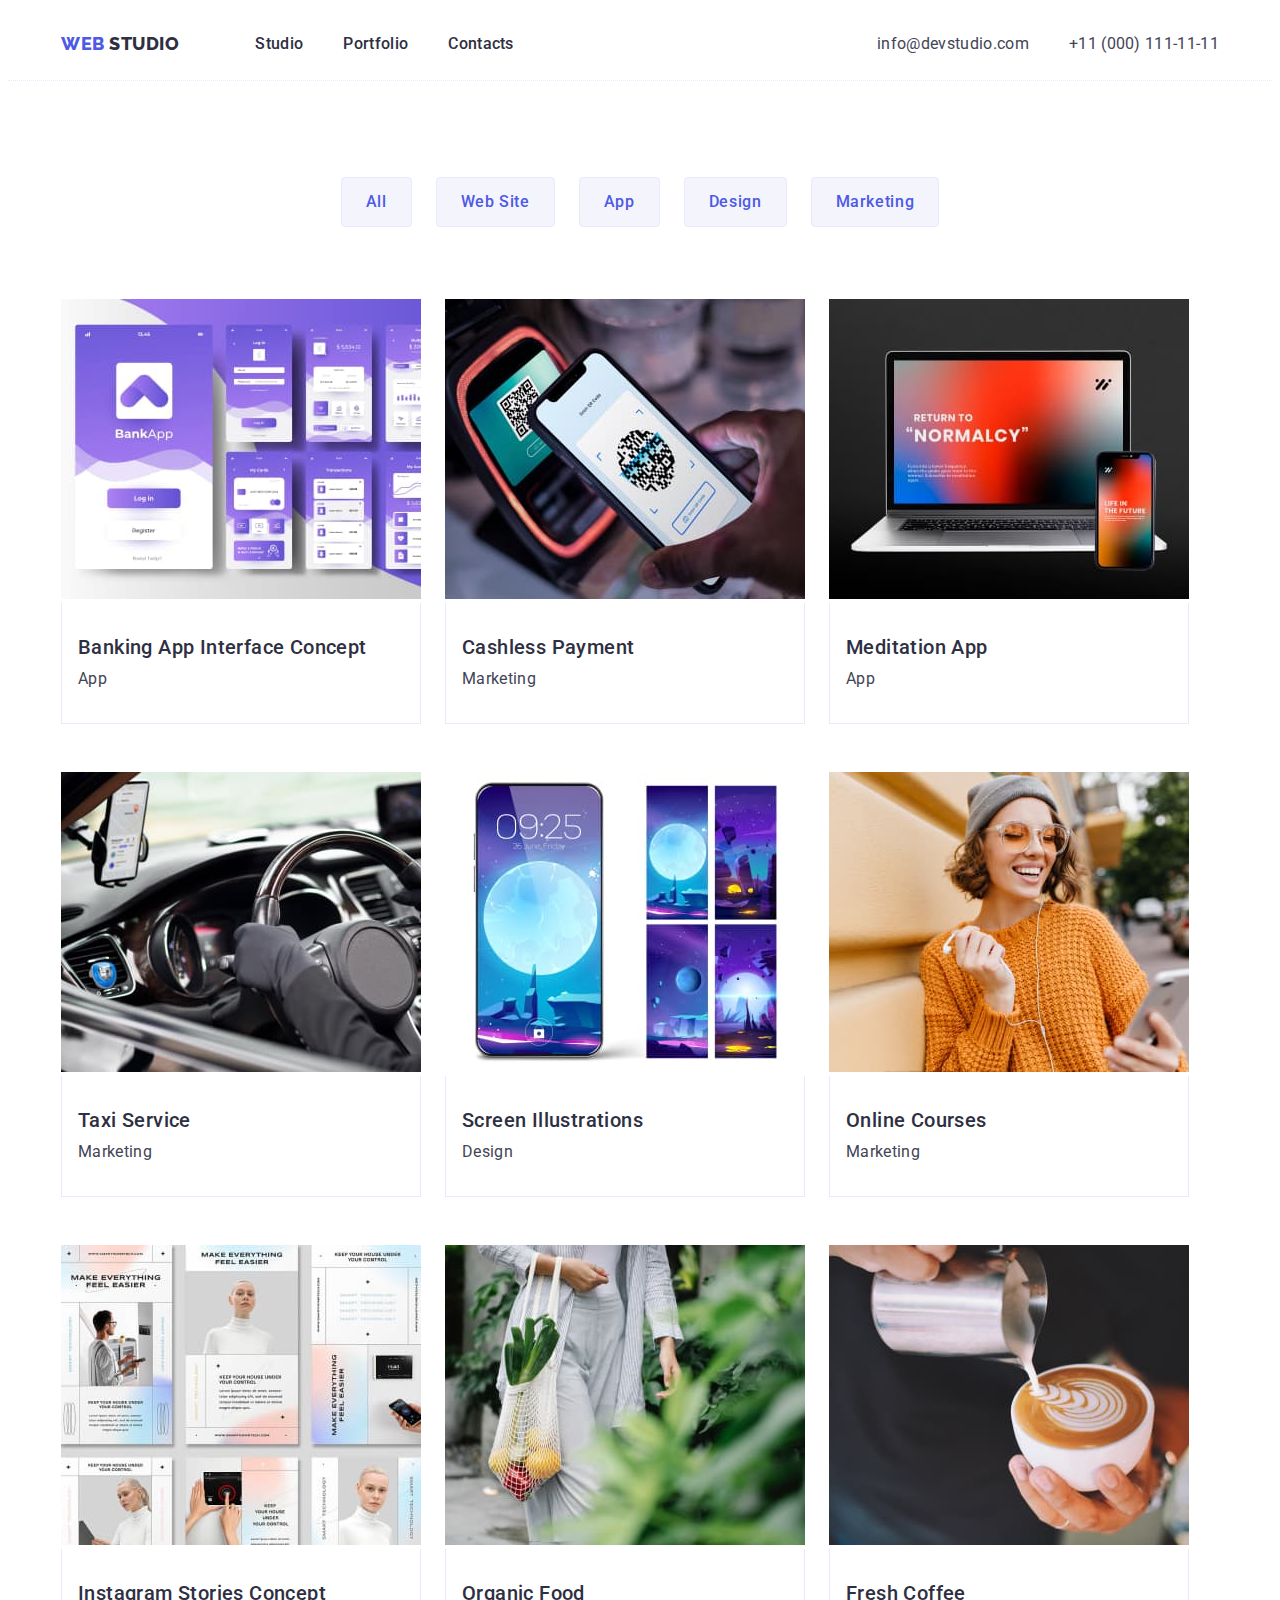
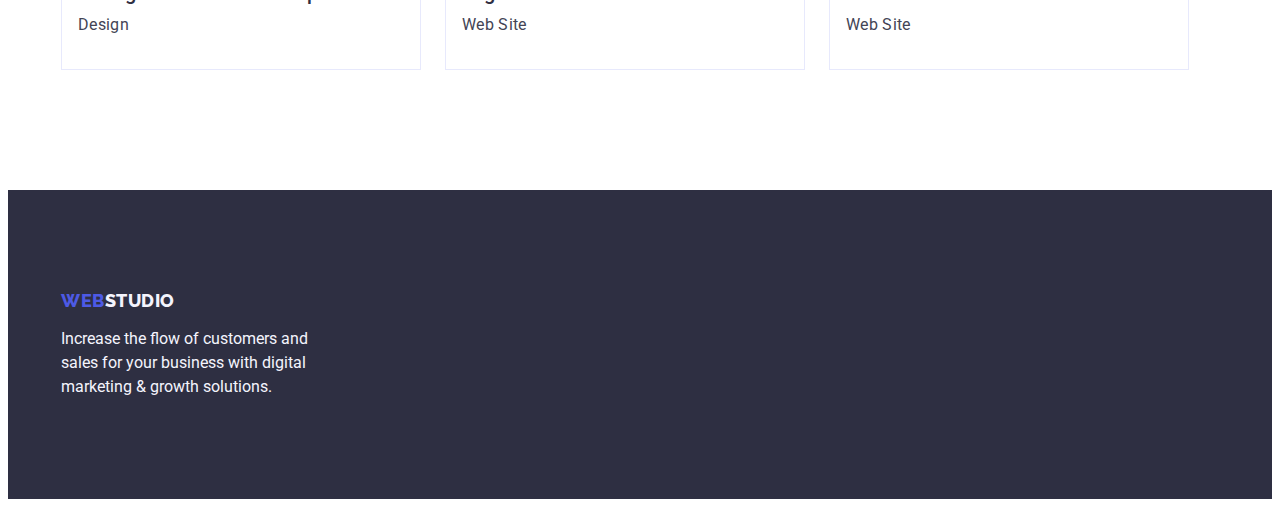
==== portfolio.html @ 9bd8a863 "Initial commit" ====
<!DOCTYPE html>
<html lang="en">
  <head>
    <meta charset="UTF-8" />
    <meta http-equiv="X-UA-Compatible" content="IE=edge" />
    <meta name="viewport" content="width=device-width, initial-scale=1.0" />
    <title>Portfolio</title>
    <link rel="preconnect" href="https://fonts.googleapis.com" />
    <link rel="preconnect" href="https://fonts.gstatic.com" crossorigin />
    <link
      href="https://fonts.googleapis.com/css2?family=Raleway:wght@600;800&family=Roboto:wght@400;500;700;900&display=swap"
      rel="stylesheet"
    />
    <link
      rel="stylesheet"
      href="https://cdnjs.cloudflare.com/ajax/libs/modern-normalize/1.1.0/modern-normalize.min.css"
      integrity="sha512-wpPYUAdjBVSE4KJnH1VR1HeZfpl1ub8YT/NKx4PuQ5NmX2tKuGu6U/JRp5y+Y8XG2tV+wKQpNHVUX03MfMFn9Q=="
      crossorigin="anonymous"
      referrerpolicy="no-referrer"
    />
    <link rel="stylesheet" href="./css/styles.css" />
  </head>
  <body>
    <header class="header">
      <div class="container main-nav">
        <nav class="main-nav">
          <a class="header-logo link" href="./index.html"
            >Web <span class="second-color">Studio</span></a
          >
          <ul class="header-site list main-nav">
            <li class="site-nav">
              <a class="link" href="./index.html">Studio</a>
            </li>
            <li class="site-nav">
              <a class="link" href="./portfolio.html">Portfolio</a>
            </li>
            <li class="site-nav"><a class="link" href="">Contacts</a></li>
          </ul>
        </nav>
        <address class="contacts main-nav">
          <ul class="header-wrap list main-nav">
            <li class="site-nav">
              <a class="link" href="mailto:info@devstudio.com"
                >info@devstudio.com</a
              >
            </li>
            <li class="site-nav">
              <a class="link" href="tel:110001111111">+11 (000) 111-11-11</a>
            </li>
          </ul>
        </address>
      </div>
    </header>

    <main>
      <!-- Section -->
      <section class="section-portfolio">
        <div class="container">
          <h1 hidden>Sections</h1>
          <ul class="section-button list button-nav">
            <li class="button-list">
              <button class="secondary-button" type="button">All</button>
            </li>
            <li class="button-list">
              <button class="secondary-button" type="button">Web Site</button>
            </li>
            <li class="button-list">
              <button class="secondary-button" type="button">App</button>
            </li>
            <li class="button-list">
              <button class="secondary-button" type="button">Design</button>
            </li>
            <li class="button-list">
              <button class="secondary-button" type="button">Marketing</button>
            </li>
          </ul>

          <!-- Photo list 1 -->
          <ul class="work-images list second-nav">
            <li class="photo-list">
              <a class="about-photo link" href="">
                <img
                  class="photo-item"
                  src="./images/picture-app-1.jpg"
                  alt="banking app"
                  width="360"
                  height="300"
                />
                <div class="features-info">
                  <h2 class="main-features">Banking App Interface Concept</h2>
                  <p class="item">App</p>
                </div>
              </a>
            </li>

            <li class="photo-list">
              <a class="about-photo link" href="">
                <img
                  class="photo-item"
                  src="./images/picture-app-2.jpg"
                  alt="cashless payment"
                  width="360"
                  height="300"
                />
                <div class="features-info">
                  <h2 class="main-features">Cashless Payment</h2>
                  <p class="item">Marketing</p>
                </div>
              </a>
            </li>

            <li class="photo-list">
              <a class="about-photo link" href="">
                <img
                  class="photo-item"
                  src="./images/picture-app-3.jpg"
                  alt="meditation app"
                  width="360"
                  height="300"
                />
                <div class="features-info">
                  <h2 class="main-features">Meditation App</h2>
                  <p class="item">App</p>
                </div>
              </a>
            </li>
            <!-- Photo list 2 -->
            <li class="photo-list">
              <a class="about-photo link" href="">
                <img
                  class="photo-item"
                  src="./images/picture-app-4.jpg"
                  alt="taxi service"
                  width="360"
                  height="300"
                />
                <div class="features-info">
                  <h2 class="main-features">Taxi Service</h2>
                  <p class="item">Marketing</p>
                </div>
              </a>
            </li>
            <li class="photo-list">
              <a class="about-photo link" href="">
                <img
                  class="photo-item"
                  src="./images/picture-app-5.jpg"
                  alt="screen illustrations"
                  width="360"
                  height="300"
                />
                <div class="features-info">
                  <h2 class="main-features">Screen Illustrations</h2>
                  <p class="item">Design</p>
                </div>
              </a>
            </li>
            <li class="photo-list">
              <a class="about-photo link" href="">
                <img
                  class="photo-item"
                  src="./images/picture-app-6.jpg"
                  alt="online courses"
                  width="360"
                  height="300"
                />
                <div class="features-info">
                  <h2 class="main-features">Online Courses</h2>
                  <p class="item">Marketing</p>
                </div>
              </a>
            </li>
            <!-- Photo list 3 -->
            <li class="photo-list">
              <a class="about-photo link" href="">
                <img
                  class="photo-item"
                  src="./images/picture-app-7.jpg"
                  alt="instagram stories concept"
                  width="360"
                  height="300"
                />
                <div class="features-info">
                  <h2 class="main-features">Instagram Stories Concept</h2>
                  <p class="item">Design</p>
                </div>
              </a>
            </li>
            <li class="photo-list">
              <a class="about-photo link" href="">
                <img
                  class="photo-item"
                  src="./images/picture-app-8.jpg"
                  alt="organic food"
                  width="360"
                  height="300"
                />
                <div class="features-info">
                  <h2 class="main-features">Organic Food</h2>
                  <p class="item">Web Site</p>
                </div>
              </a>
            </li>
            <li class="photo-list">
              <a class="about-photo link" href="">
                <img
                  class="photo-item"
                  src="./images/picture-app-9.jpg"
                  alt="fresh coffee"
                  width="360"
                  height="300"
                />
                <div class="features-info">
                  <h2 class="main-features">Fresh Coffee</h2>
                  <p class="item">Web Site</p>
                </div>
              </a>
            </li>
          </ul>
        </div>
      </section>
    </main>
    <footer class="footer">
      <div class="container">
        <a class="footer-logo link" href="./index.html"
          >Web <span class="second-col">Studio</span></a
        >
        <p class="description">
          Increase the flow of customers and sales for your business with
          digital marketing & growth solutions.
        </p>
      </div>
    </footer>
  </body>
</html>
---- css/styles.css ----
:root {
    --primary-text-color: #434455;
    --title-text-color: #2E2F42;
    --caption-text-color: #FFFFFF;
    --border-portfolio-color: #E7E9FC;
}

body {
    font-family: "Roboto", sans-serif;
    color: var(--primary-text-color);
    background-color: #FFFFFF;
}

h1,
h2,
h3,
h4,
h5,
h6 {
    margin: 0;
}

ul{
    margin: 0;
}

p{
    margin: 0;
}

/* Header */

.header{
    border-bottom-width: 1px;
    border-bottom-style: dotted;
    border-bottom-color: #E7E9FC;
}

.header-logo {
    font-family: 'Raleway', sans-serif;
    letter-spacing: 0.03em;
        text-transform: uppercase;
    font-weight: 800;
        font-size: 18px;
        line-height: 1.17;
        color: #4D5AE5;
        margin-right: 76px;
}

.second-color {
    letter-spacing: 0.03em;
        text-transform: uppercase;
    color: #2E2F42;
}

/* List */
.list {
    list-style: none;
    padding: 0;
    margin: 0;
}

.link {
    text-decoration: none;
}

/* Header site */

.container{
    width: 1158px;
    padding-left: 15px;
    padding-right: 15px;
    margin: 0 auto;
}

.main-nav{
    display: flex;
    align-items: center;
}


.header-site{
    display: flex;
    flex-direction: row;
}

.header-site .link {
    display: block;
    font-weight: 500;
        font-size: 16px;
        line-height: 1.5;
        letter-spacing: 0.02em;
        color: #2e2f42;
        padding-top: 24px;
        padding-bottom: 24px;
}

.header-site .link:hover, .header-site .link:focus {
    color: #404bbf;
}

.site-nav:not(:last-child){
    margin-right: 40px;
}

/* Header-wrap */
.contacts {
    font-style: normal;
    margin-left: auto;
}

.header-wrap{
    display: flex;
    flex-direction: row;
}

.header-wrap .link {
    font-weight: 400;
        font-size: 16px;
        line-height: 1.5;
        letter-spacing: 0.02em;
    color: var(--primary-text-color);
}

.header-wrap .link:hover, .header-wrap .link:focus {
    color: #404bbf;
}

/* Section 1 caption */
.section-info {
    background-color: #2E2F42;
    text-align: center;
    padding-top: 188px;
    padding-bottom: 188px;
}

.caption {
    margin-bottom: 48px;
    margin-left: auto;
    margin-right: auto;
    width: 496px;
    font-weight: 700;
        font-size: 56px;
        line-height: 1.07;
        text-align: center;
        letter-spacing: 0.02em;
        color: var(--caption-text-color);
}

/* Section 2 subtitle */

.section-items{
    padding-top: 120px;
    padding-bottom: 120px;
}

.subtitle {
    font-weight: 500;
        font-size: 20px;
        line-height: 1.2;
        letter-spacing: 0.02em;
        color: var(--title-text-color);
        margin-bottom: 8px;
}

.features-list :not(:last-child){
    margin-right: 24px;
}

.section-features{
    display: flex;
    gap: 24px;
}

.features {
    font-weight: 400;
        font-size: 16px;
        line-height: 1.5;
        letter-spacing: 0.02em;
        padding: 0;
        margin: 0;
}

.features:not(:last-child){
    margin-right: 24px;
}

/* Section 3 */

.section-about{
    padding-top: 0;
    padding-bottom: 120px;
}

.secondary-caption {
    min-width: 323px;
    padding: 0;
        margin-top: 120px;
        margin-bottom: 72px;
        margin-left: auto;
        margin-right: auto;
    font-weight: 700;
        font-size: 36px;
        line-height: 1.11;
        text-align: center;
        letter-spacing: 0.02em;
        text-transform: capitalize;
        color: var(--title-text-color);     
}

.photo{
    display: flex;
}

.about-photo:not(:last-child){
    margin-right: 24px;
}


/* Section 4 */
.background-light {
    padding-top: 120px;
    padding-bottom: 120px;
    background-color: #F4F4FD;
}

.secondary-caption{
    min-width: 162px;
    margin-top: 0;
    margin-left: auto;
    margin-right: auto;
    margin-bottom: 72px;
}

.team-images{
    display: flex;
}

.team-list {
    background-color: #FFFFFF;
}

.team-list:not(:last-child){
    margin-right: 24px;
}

.position {
    font-weight: 400;
        font-size: 16px;
        line-height: 1.5;
        letter-spacing: 0.02em;
}

.team-info{
    padding-top: 32px;
    padding-bottom: 32px;
    margin-left: auto;
    margin-right: auto;
    text-align: center;
}

/* Footer */

.footer{
    padding-top: 100px;
    padding-bottom: 100px;
    background-color: #2E2F42;
}

.description {
    width: 264px;
        font-size: 16px;
        line-height: 1.5;
        color: #F4F4FD;
        margin-top: 16px;
        margin-bottom: 0;
}

.footer-logo {
    display: flex;
    min-width: 44px;
    font-family: 'Raleway', sans-serif;
    font-weight: 800;
    font-size: 18px;
    line-height: 1.17;
    letter-spacing: 0.03em;
        text-transform: uppercase;
    color: #4D5AE5;
}

.second-col {
    min-width: 71px;
    letter-spacing: 0.03em;
        text-transform: uppercase;
    color: #F4F4FD;
}

/* Buttons */
.main-button {
    background-color: #4D5AE5;
    font-family: "Roboto",
        sans-serif;
    font-weight: 500;
        font-size: 16px;
        line-height: 1.5;
        letter-spacing: 0.04em;
        cursor: pointer;
        color: var(--caption-text-color);
        width: 169px;
        height: 56px;
        list-style: none;
        border: none;
        border-radius: 4px;
}

.main-button:hover, .main-button:focus {
    background-color: #404BBF;
}

.secondary-button {
    background-color: #F4F4FD;
    font-family: "Roboto",
        sans-serif;
    font-weight: 500;
        font-size: 16px;
        line-height: 1.5;
        letter-spacing: 0.04em;
        cursor: pointer;
        padding: 12px 24px;
    color: #4D5AE5;
    list-style: none;
    border: none;
    border: 1px solid #E7E9FC;
        border-radius: 4px;
}

.secondary-button:not(:first-child) {
    min-width: 116px;
}

.secondary-button:hover, .secondary-button:focus {
    color: #FFFFFF;
    background-color: #404BBF;
}

.button-list:not(:last-child){
    margin-right: 24px;
}

/* Portfolio */

.section-portfolio{
    padding-top: 96px;
    padding-bottom: 120px;
}

.second-nav{
    display: flex;
    flex-wrap: wrap;
    gap: 48px 24px;
}

.button-nav{
    display: flex;
        align-items: center;
        margin-left: auto;
        margin-right: auto;
        margin-bottom: 72px;
        justify-content: center;
}

.features-info{
    padding-top: 32px;
    padding-bottom: 32px;
    padding-left: 16px; 
    padding-right: 16px;
    border-right: 1px solid var(--border-portfolio-color);
    border-bottom: 1px solid var(--border-portfolio-color);
    border-left: 1px solid var(--border-portfolio-color);
}

.main-features {
    font-weight: 500;
        font-size: 20px;
        line-height: 1.2;
        letter-spacing: 0.02em;
        margin-bottom: 8px;
        color: var(--title-text-color);
}

.item {
    font-weight: 400;
        font-size: 16px;
        line-height: 1.5;
        letter-spacing: 0.02em;
        color: var(--primary-text-color);
}

img{
    max-width: 100%;
    max-height: 100%;
}
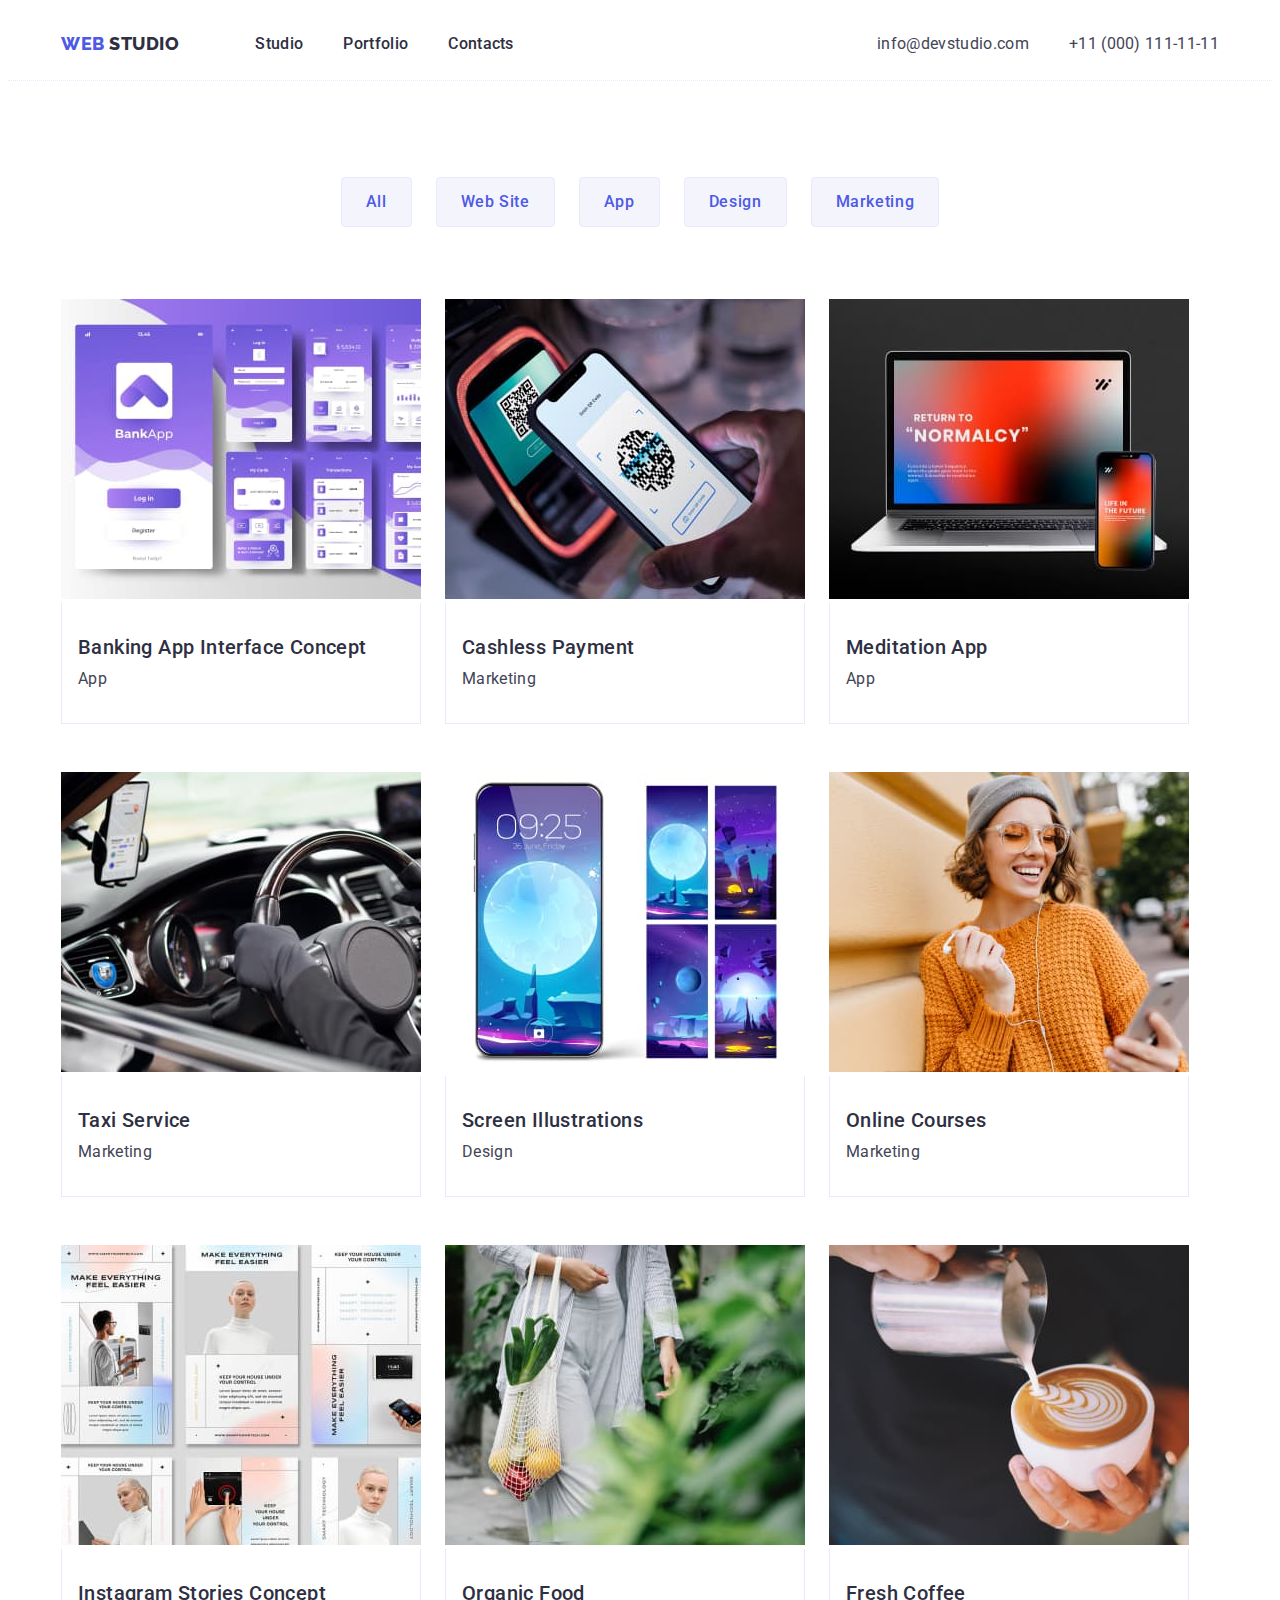
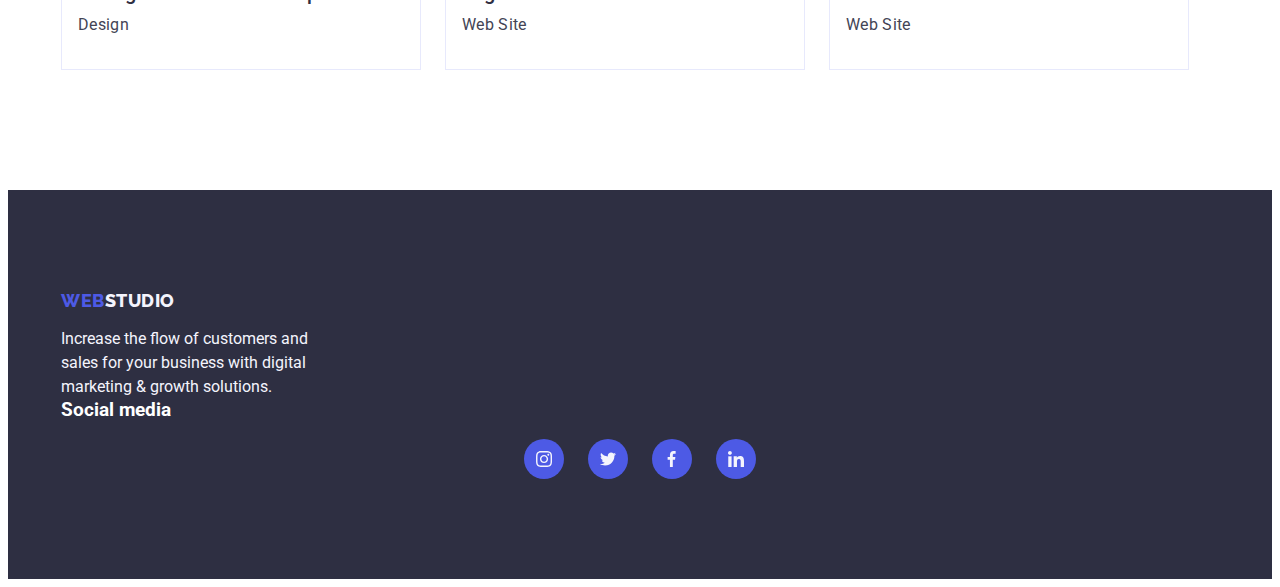
==== commit 76203575: "Add footer social media for portfolio" ====
--- a/portfolio.html
+++ b/portfolio.html
@@ -222,13 +222,51 @@
     </main>
     <footer class="footer">
       <div class="container">
-        <a class="footer-logo link" href="./index.html"
-          >Web <span class="second-col">Studio</span></a
-        >
-        <p class="description">
-          Increase the flow of customers and sales for your business with
-          digital marketing & growth solutions.
-        </p>
+        <div>
+          <a class="footer-logo link" href="./index.html"
+            >Web <span class="second-col">Studio</span></a
+          >
+          <p class="description">
+            Increase the flow of customers and sales for your business with
+            digital marketing & growth solutions.
+          </p>
+        </div>
+        <!-- social media -->
+        <div>
+          <h3 class="footer-social">Social media</h3>
+          <ul class="icon-info list">
+            <li>
+              <a href="" class="icon-footer">
+                <svg class="social-icon" width="16" height="16">
+                  <use
+                    href="./images/icons.svg/sprite.svg#icon-instagram"
+                  ></use>
+                </svg>
+              </a>
+            </li>
+            <li>
+              <a href="" class="icon-footer">
+                <svg class="social-icon" width="16" height="16">
+                  <use href="./images/icons.svg/sprite.svg#icon-twitter"></use>
+                </svg>
+              </a>
+            </li>
+            <li>
+              <a href="" class="icon-footer">
+                <svg class="social-icon" width="16" height="16">
+                  <use href="./images/icons.svg/sprite.svg#icon-facebook"></use>
+                </svg>
+              </a>
+            </li>
+            <li>
+              <a href="" class="icon-footer">
+                <svg class="social-icon" width="16" height="16">
+                  <use href="./images/icons.svg/sprite.svg#icon-linkedin"></use>
+                </svg>
+              </a>
+            </li>
+          </ul>
+        </div>
       </div>
     </footer>
   </body>
--- a/css/styles.css
+++ b/css/styles.css
@@ -132,6 +132,10 @@
     text-align: center;
     padding-top: 188px;
     padding-bottom: 188px;
+
+    background-image: linear-gradient(rgba(46, 47, 66, 0.7), rgba(46, 47, 66, 0.7)), url(../images/people-office.jpg);
+    background-size: cover;
+    max-width: 1440px;
 }
 
 .caption {
@@ -165,6 +169,14 @@
 
 .features-list :not(:last-child){
     margin-right: 24px;
+}
+
+.features-icon{
+    width: 264px;
+    height: 112px;
+    background: #F4F4FD;
+    border-radius: 4px;
+    padding: 24px 100px;
 }
 
 .section-features{
@@ -238,6 +250,8 @@
 
 .team-list {
     background-color: #FFFFFF;
+    box-shadow: 0px 1px 6px rgba(46, 47, 66, 0.08), 0px 1px 1px rgba(46, 47, 66, 0.16), 0px 2px 1px rgba(46, 47, 66, 0.08);
+        border-radius: 0px 0px 4px 4px;
 }
 
 .team-list:not(:last-child){
@@ -249,6 +263,7 @@
         font-size: 16px;
         line-height: 1.5;
         letter-spacing: 0.02em;
+        margin-bottom: 8px;
 }
 
 .team-info{
@@ -257,6 +272,68 @@
     margin-left: auto;
     margin-right: auto;
     text-align: center;
+}
+
+.icon-info{
+    display: flex;
+    justify-content: center;
+    gap: 24px;
+}
+
+.icon-list{
+    display: flex;
+    justify-content: center;
+    align-items: center;
+    width: 40px;
+    height: 40px;
+    border-radius: 50%;
+    background-color: #4D5AE5;
+}
+
+
+/* Section 5 */
+
+.section-emblem{
+    padding-top: 120px;
+    padding-bottom: 280px;
+}
+
+.customers{
+    min-width: 183px;
+    text-align: center;
+        margin-bottom: 72px;
+}
+
+.emblem{
+    display: flex;
+    justify-content: center;
+    gap: 24px;
+}
+
+.emblem-img{
+    width: 168px;
+    height: 88px;
+    border: 1px solid #8E8F99;
+    border-radius: 4px;
+    padding: 16px 32px;
+}
+
+.emblem-img:hover, .emblem-img:focus{
+    border-color: #404BBF;
+}
+
+.icon-emblem{
+    fill: #8E8F99;
+}
+
+.icon-emblem:hover, .icon-emblem:focus{
+    fill: #404BBF;
+}
+
+.icon-link{
+    display: flex;
+    justify-content: center;
+    align-items: center;
 }
 
 /* Footer */
@@ -295,6 +372,33 @@
     color: #F4F4FD;
 }
 
+.footer-nav{
+    display: flex;
+    gap: 120px;
+}
+
+.footer-social{
+    color: #FFFFFF;
+    min-width: 96px;
+    height: 24px;
+    margin-bottom: 16px;
+}
+
+.icon-footer{
+    display: flex;
+        justify-content: center;
+        align-items: center;
+        width: 40px;
+        height: 40px;
+        border-radius: 50%;
+        background-color: #4D5AE5;
+}
+
+.icon-footer:hover, .icon-footer:focus{
+    background: #31D0AA;
+}
+
+
 /* Buttons */
 .main-button {
     background-color: #4D5AE5;
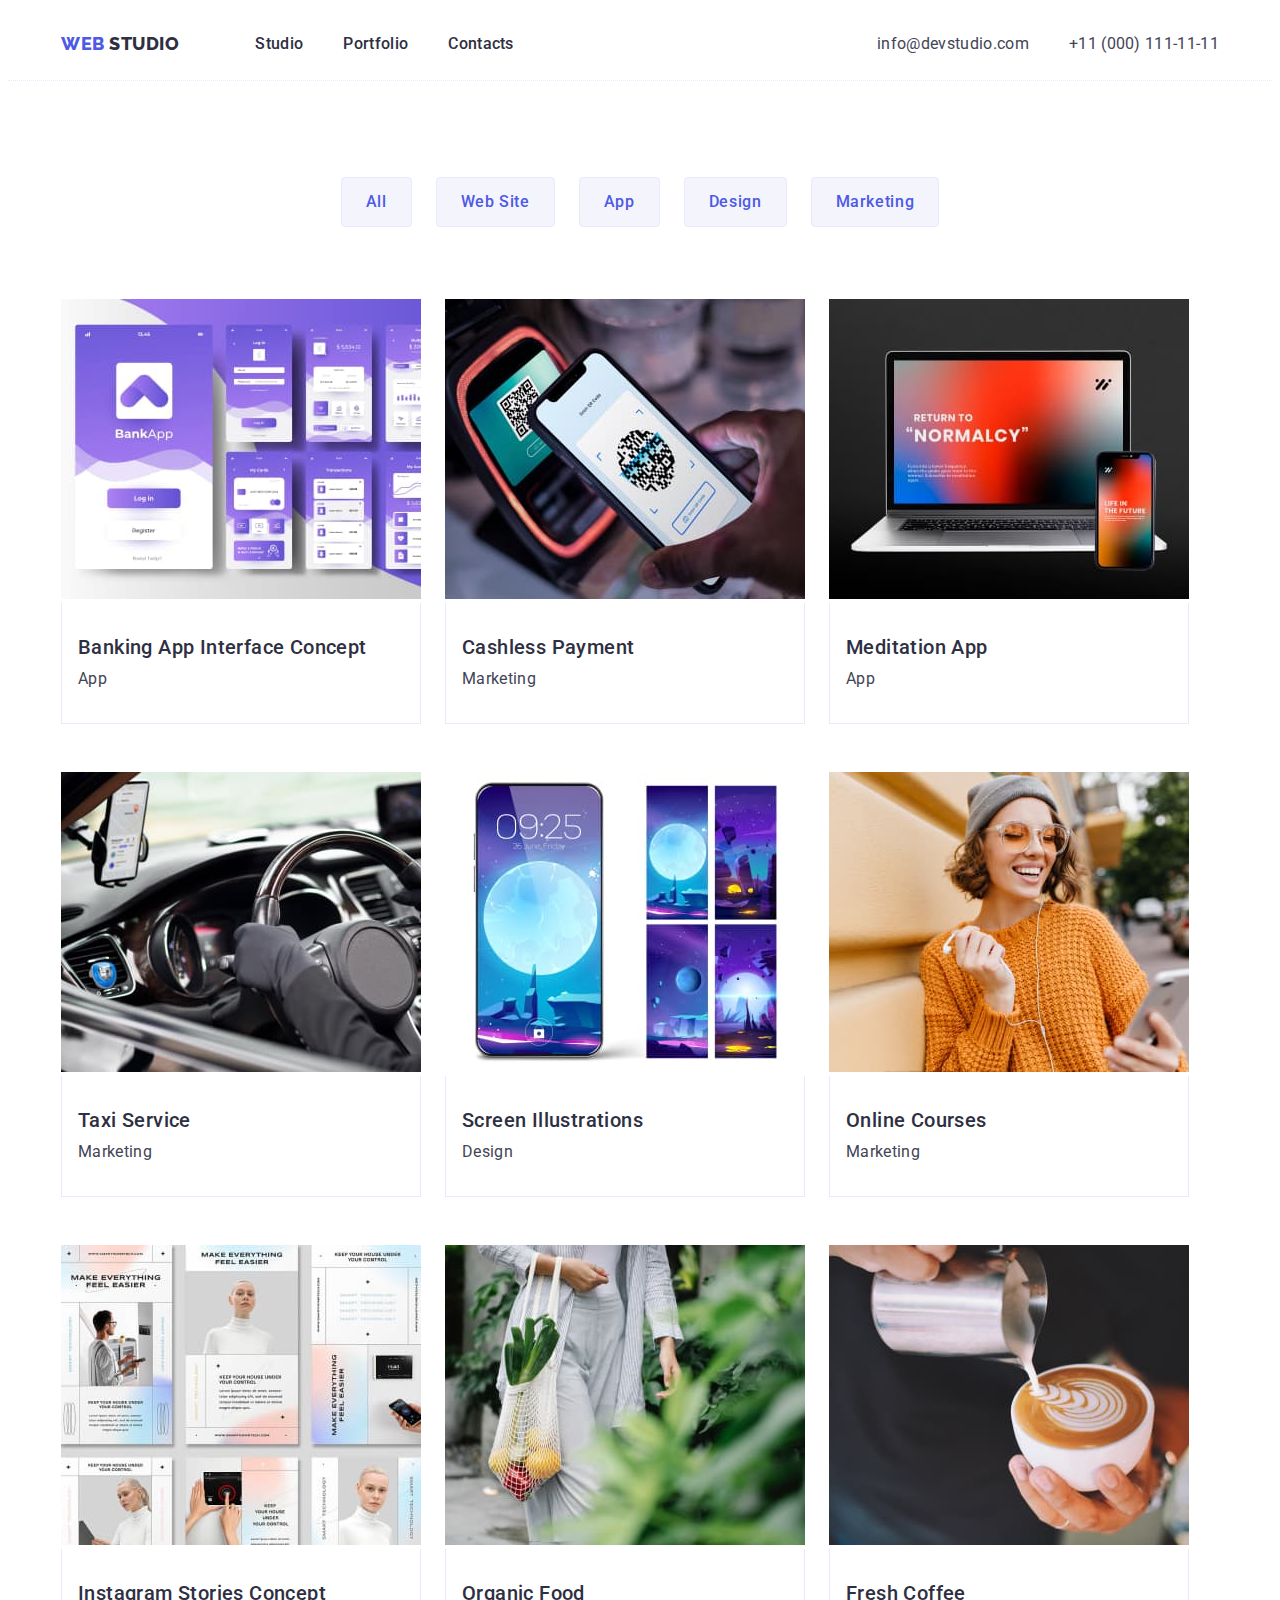
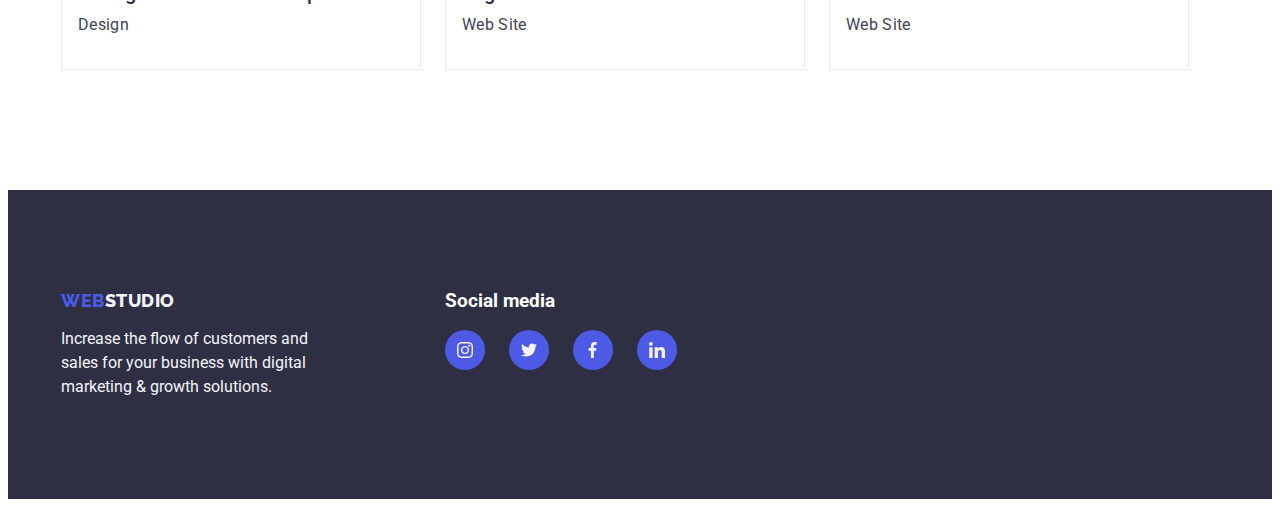
==== commit a00e639d: "Add footer-nav for div container in portfolio" ====
--- a/portfolio.html
+++ b/portfolio.html
@@ -220,8 +220,9 @@
         </div>
       </section>
     </main>
+    <!-- Footer -->
     <footer class="footer">
-      <div class="container">
+      <div class="container footer-nav">
         <div>
           <a class="footer-logo link" href="./index.html"
             >Web <span class="second-col">Studio</span></a
--- a/css/styles.css
+++ b/css/styles.css
@@ -505,3 +505,6 @@
     max-height: 100%;
 }
 
+.photo-list:hover, .photo-list:focus{
+    box-shadow: 0px 1px 6px rgba(46, 47, 66, 0.08), 0px 1px 1px rgba(46, 47, 66, 0.16), 0px 2px 1px rgba(46, 47, 66, 0.08);
+}
